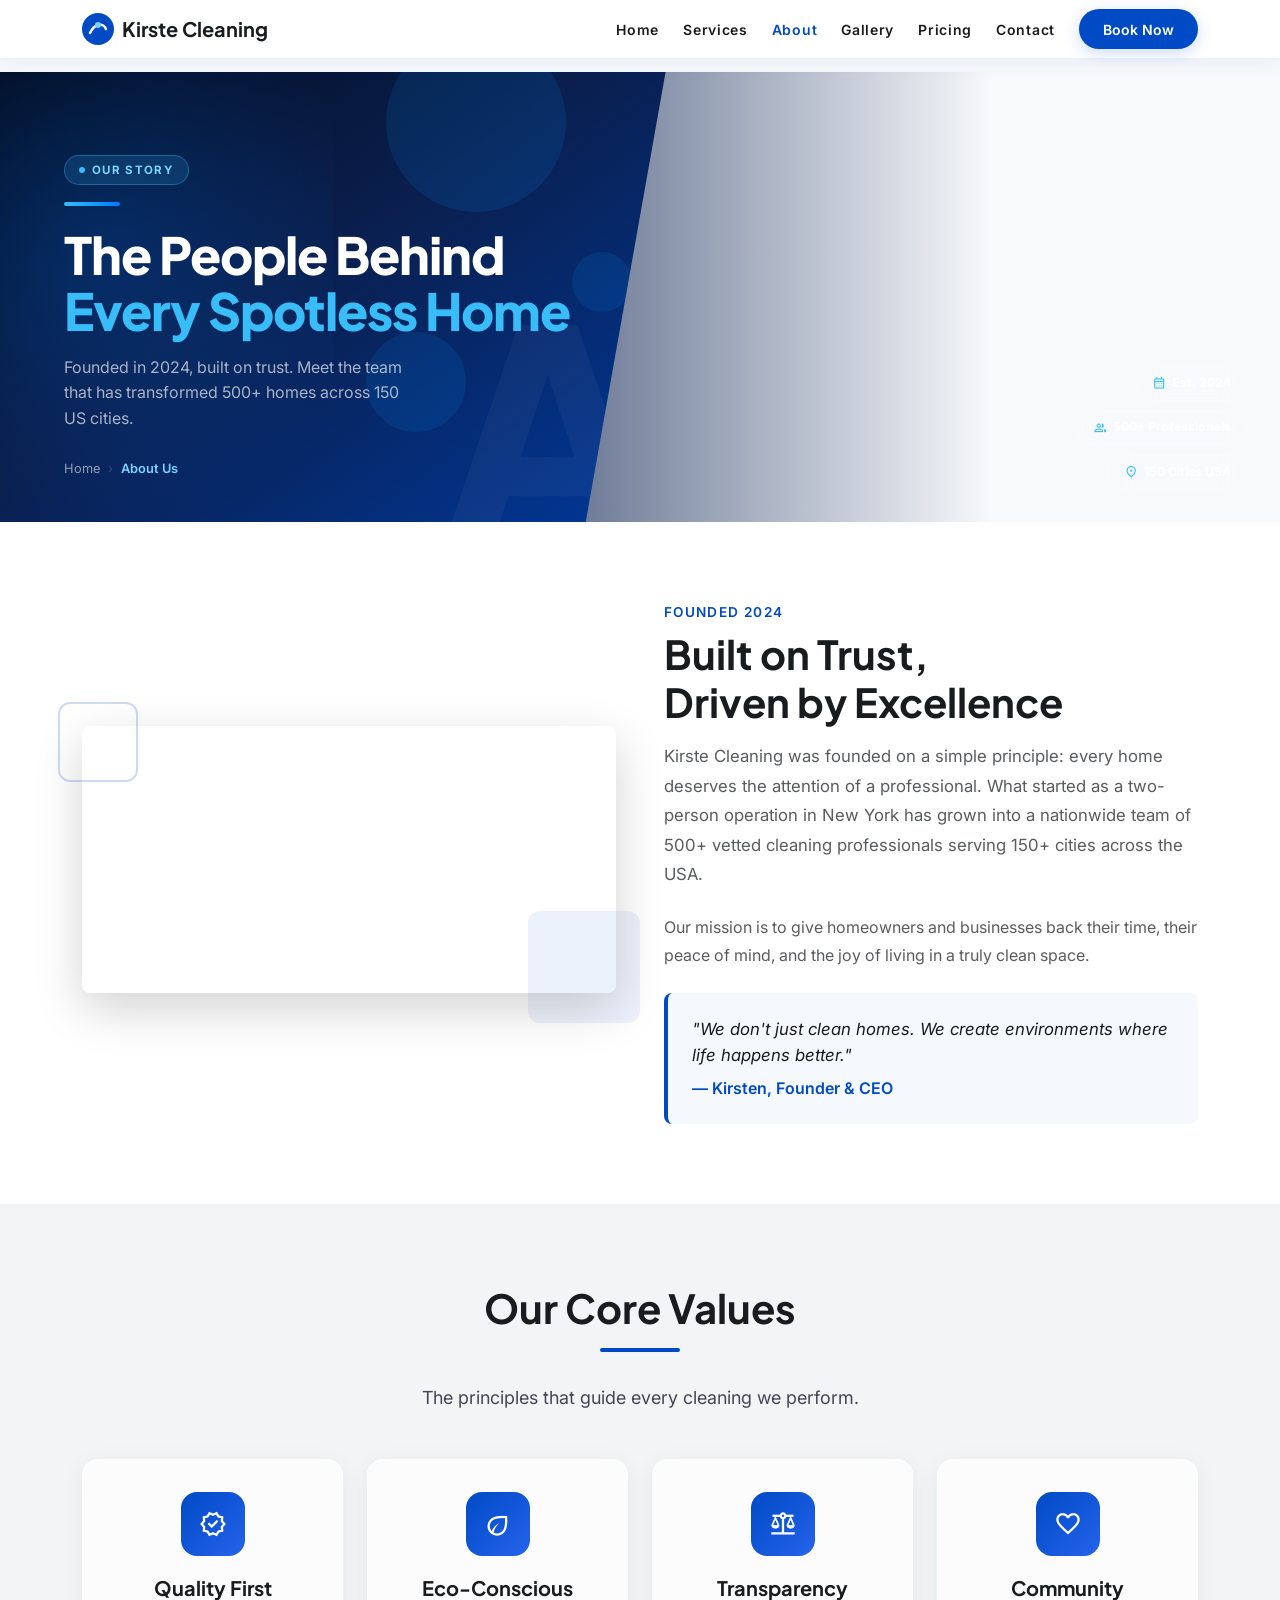
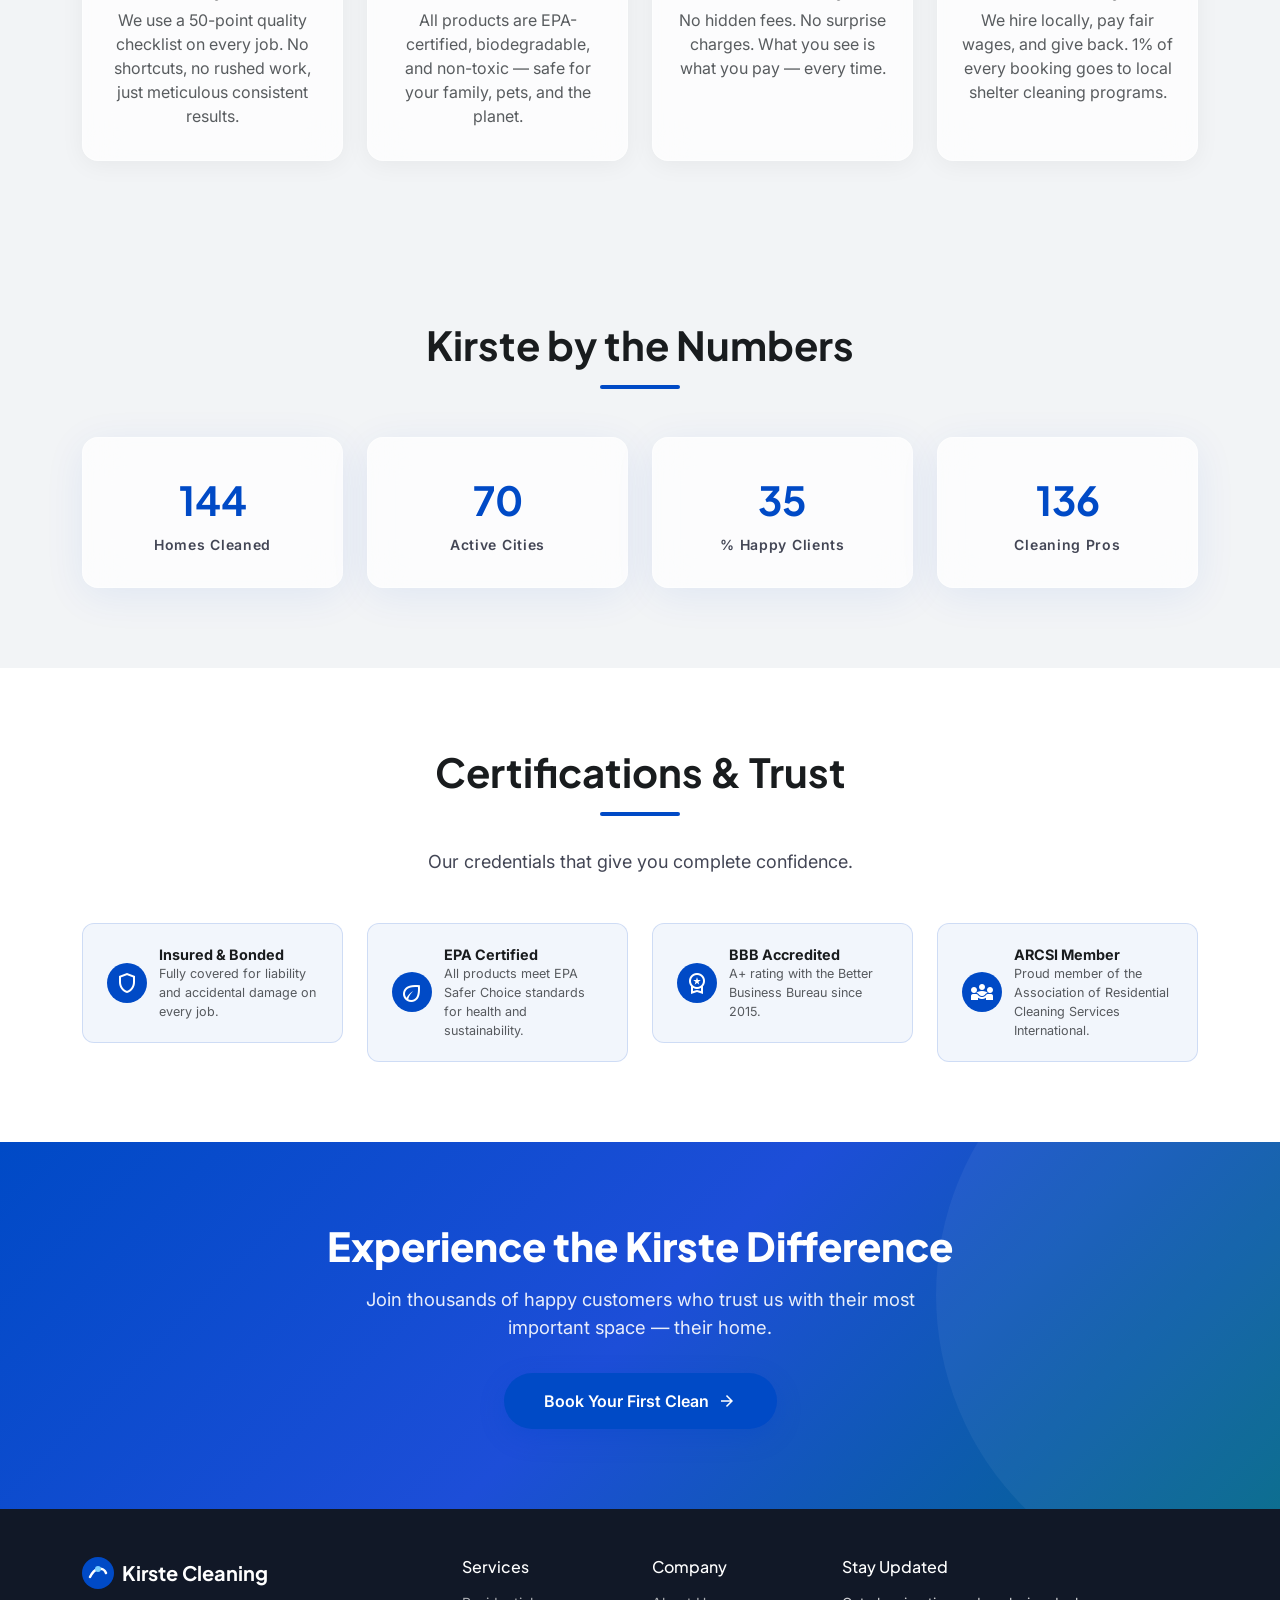
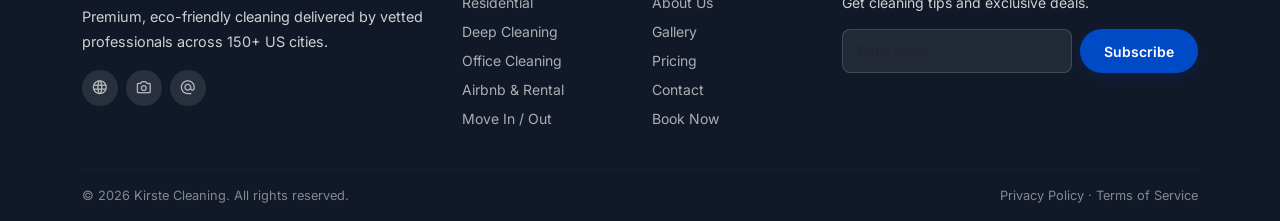
==== about.html @ 47ad7175 "first commit" ====
<!DOCTYPE html>
<html lang="en">
<head>
  <meta charset="UTF-8" /><meta name="viewport" content="width=device-width, initial-scale=1.0" />
  <title>About Us | Kirste Cleaning</title>
  <meta name="description" content="Learn about Kirste Cleaning's story, values, and the team behind 500+ satisfied customers since 2024." />
  <link rel="stylesheet" href="https://cdn.jsdelivr.net/npm/bootstrap@5.3.3/dist/css/bootstrap.min.css" />
  <link rel="preconnect" href="https://fonts.googleapis.com" /><link rel="preconnect" href="https://fonts.gstatic.com" crossorigin />
  <link href="https://fonts.googleapis.com/css2?family=Inter:wght@400;500;600&family=Plus+Jakarta+Sans:wght@600;700;800&display=swap" rel="stylesheet" />
  <link href="https://fonts.googleapis.com/css2?family=Material+Symbols+Outlined:wght,FILL@100..700,0..1&display=swap" rel="stylesheet" />
  <link href="https://cdn.jsdelivr.net/npm/aos@2.3.4/dist/aos.css" rel="stylesheet" />
  <link rel="stylesheet" href="https://cdn.jsdelivr.net/npm/swiper@11/swiper-bundle.min.css" />
  <link rel="stylesheet" href="assets/css/style.css" />
</head>
<body>
<nav id="navbar" class="navbar navbar-expand-lg scrolled">
  <div class="container">
    <a class="navbar-brand d-flex align-items-center gap-2" href="index.html">
      <svg width="32" height="32" viewBox="0 0 32 32" fill="none"><circle cx="16" cy="16" r="16" fill="#004ac6"/><path d="M8 20c2-4 4-7 8-8 4-1 7 1 8 4" stroke="#fff" stroke-width="2.5" stroke-linecap="round"/><circle cx="16" cy="12" r="3" fill="#7bd0ff"/></svg>
      <span>Kirste Cleaning</span>
    </a>
    <button class="navbar-toggler" type="button" data-bs-toggle="collapse" data-bs-target="#navMenu" aria-label="Toggle navigation"><span class="navbar-toggler-icon"></span></button>
    <div class="collapse navbar-collapse" id="navMenu">
      <ul class="navbar-nav ms-auto align-items-lg-center gap-lg-2 gap-1 mb-2 mb-lg-0">
        <li class="nav-item"><a class="nav-link" href="index.html">Home</a></li>
        <li class="nav-item"><a class="nav-link" href="services.html">Services</a></li>
        <li class="nav-item"><a class="nav-link active" href="about.html">About</a></li>
        <li class="nav-item"><a class="nav-link" href="gallery.html">Gallery</a></li>
        <li class="nav-item"><a class="nav-link" href="pricing.html">Pricing</a></li>
        <li class="nav-item"><a class="nav-link" href="contact.html">Contact</a></li>
      </ul>
      <a class="btn btn-book ms-lg-3 mt-2 mt-lg-0" href="booking.html">Book Now</a>
    </div>
  </div>
</nav>

<!-- PAGE HERO -->
<section class="page-hero" style="padding-top:72px">
  <div class="ph-left">
    <div class="ph-orb"></div><div class="ph-orb"></div><div class="ph-orb"></div>
    <div class="ph-ghost-letter">A</div>
    <div>
      <div class="ph-tag" data-aos="fade-right"><span class="ph-dot"></span> Our Story</div>
      <div class="ph-accent-line" data-aos="fade-right" data-aos-delay="60"></div>
      <h1 class="ph-title" data-aos="fade-right" data-aos-delay="100">The People Behind<br/><span>Every Spotless Home</span></h1>
      <p class="ph-sub" data-aos="fade-right" data-aos-delay="160">Founded in 2024, built on trust. Meet the team that has transformed 500+ homes across 150 US cities.</p>
      <div class="ph-breadcrumb" data-aos="fade-right" data-aos-delay="200"><a href="index.html">Home</a><span class="sep">›</span><span class="current">About Us</span></div>
    </div>
  </div>
  <div class="ph-right">
    <video class="ph-video" src="src/assets/vidoes/IMG_1629.MOV" autoplay muted loop playsinline></video>
    <div class="ph-stat-chips">
      <div class="ph-chip"><span class="material-symbols-outlined ph-chip-icon">calendar_month</span> Est. 2024</div>
      <div class="ph-chip"><span class="material-symbols-outlined ph-chip-icon">group</span> 500+ Professionals</div>
      <div class="ph-chip"><span class="material-symbols-outlined ph-chip-icon">location_on</span> 150 Cities USA</div>
    </div>
  </div>
</section>

<!-- OUR STORY -->
<section class="py-section bg-white">
  <div class="container">
    <div class="row align-items-center g-5">
      <div class="col-lg-6" data-aos="fade-right">
        <div class="position-relative">
          <video src="src/assets/vidoes/new.MOV" autoplay muted loop playsinline class="img-fluid rounded-3 shadow-lg position-relative" style="z-index:2;width:100%;object-fit:cover;max-height:420px"></video>
          <div class="position-absolute" style="bottom:-1.5rem;right:-1.5rem;width:7rem;height:7rem;background:rgba(0,74,198,0.08);border-radius:0.75rem;z-index:1"></div>
          <div class="position-absolute" style="top:-1.5rem;left:-1.5rem;width:5rem;height:5rem;border:2px solid rgba(0,74,198,0.2);border-radius:0.75rem;z-index:1"></div>
        </div>
      </div>
      <div class="col-lg-6" data-aos="fade-left" data-aos-delay="100">
        <p class="text-uppercase fw-semibold mb-2" style="color:var(--primary);letter-spacing:0.1em;font-size:0.85rem">Founded 2024</p>
        <h2 class="section-heading" style="text-align:left;margin-bottom:1rem">Built on Trust,<br/>Driven by Excellence</h2>
        <p class="text-muted mb-4" style="font-size:1.05rem;line-height:1.75">Kirste Cleaning was founded on a simple principle: every home deserves the attention of a professional. What started as a two-person operation in New York has grown into a nationwide team of 500+ vetted cleaning professionals serving 150+ cities across the USA.</p>
        <p class="text-muted mb-4" style="line-height:1.75">Our mission is to give homeowners and businesses back their time, their peace of mind, and the joy of living in a truly clean space.</p>
        <div class="p-4 rounded-3" style="background:rgba(0,74,198,0.04);border-left:4px solid var(--primary)">
          <p class="mb-0 fst-italic" style="font-size:1.05rem;color:var(--on-surface)">"We don't just clean homes. We create environments where life happens better."</p>
          <p class="mb-0 mt-2 fw-semibold" style="color:var(--primary)">— Kirsten, Founder &amp; CEO</p>
        </div>
      </div>
    </div>
  </div>
</section>

<!-- VALUES -->
<section class="py-section" style="background:var(--surface-low)">
  <div class="container">
    <div class="text-center" data-aos="fade-up"><h2 class="section-heading">Our Core Values</h2><div class="divider"></div><p class="section-subheading">The principles that guide every cleaning we perform.</p></div>
    <div class="row g-4">
      <div class="col-md-6 col-lg-3" data-aos="fade-up"><div class="value-card h-100"><div class="value-icon"><span class="material-symbols-outlined" style="font-size:1.75rem">verified</span></div><h5 class="fw-bold mb-2">Quality First</h5><p class="text-muted mb-0">We use a 50-point quality checklist on every job. No shortcuts, no rushed work, just meticulous consistent results.</p></div></div>
      <div class="col-md-6 col-lg-3" data-aos="fade-up" data-aos-delay="100"><div class="value-card h-100"><div class="value-icon"><span class="material-symbols-outlined" style="font-size:1.75rem">eco</span></div><h5 class="fw-bold mb-2">Eco-Conscious</h5><p class="text-muted mb-0">All products are EPA-certified, biodegradable, and non-toxic — safe for your family, pets, and the planet.</p></div></div>
      <div class="col-md-6 col-lg-3" data-aos="fade-up" data-aos-delay="200"><div class="value-card h-100"><div class="value-icon"><span class="material-symbols-outlined" style="font-size:1.75rem">balance</span></div><h5 class="fw-bold mb-2">Transparency</h5><p class="text-muted mb-0">No hidden fees. No surprise charges. What you see is what you pay — every time.</p></div></div>
      <div class="col-md-6 col-lg-3" data-aos="fade-up" data-aos-delay="300"><div class="value-card h-100"><div class="value-icon"><span class="material-symbols-outlined" style="font-size:1.75rem">favorite</span></div><h5 class="fw-bold mb-2">Community</h5><p class="text-muted mb-0">We hire locally, pay fair wages, and give back. 1% of every booking goes to local shelter cleaning programs.</p></div></div>
    </div>
  </div>
</section>

<!-- STATS -->
<section class="py-section" style="background:var(--surface-low)">
  <div class="container">
    <div class="text-center mb-5" data-aos="fade-up"><h2 class="section-heading">Kirste by the Numbers</h2><div class="divider"></div></div>
    <div class="row g-4">
      <div class="col-6 col-md-3" data-aos="fade-up"><div class="stat-card"><div class="stat-number counter" data-target="500">0</div><div class="stat-label">Homes Cleaned</div></div></div>
      <div class="col-6 col-md-3" data-aos="fade-up" data-aos-delay="100"><div class="stat-card"><div class="stat-number counter" data-target="150">0</div><div class="stat-label">Active Cities</div></div></div>
      <div class="col-6 col-md-3" data-aos="fade-up" data-aos-delay="200"><div class="stat-card"><div class="stat-number counter" data-target="98">0</div><div class="stat-label">% Happy Clients</div></div></div>
      <div class="col-6 col-md-3" data-aos="fade-up" data-aos-delay="300"><div class="stat-card"><div class="stat-number counter" data-target="500">0</div><div class="stat-label">Cleaning Pros</div></div></div>
    </div>
  </div>
</section>

<!-- TRUST BADGES -->
<section class="py-section bg-white">
  <div class="container">
    <div class="text-center" data-aos="fade-up"><h2 class="section-heading">Certifications &amp; Trust</h2><div class="divider"></div><p class="section-subheading">Our credentials that give you complete confidence.</p></div>
    <div class="row g-4 justify-content-center">
      <div class="col-sm-6 col-lg-3" data-aos="fade-up"><div class="trust-badge"><div class="badge-icon"><span class="material-symbols-outlined">shield</span></div><div><strong>Insured &amp; Bonded</strong><p class="mb-0 text-muted small">Fully covered for liability and accidental damage on every job.</p></div></div></div>
      <div class="col-sm-6 col-lg-3" data-aos="fade-up" data-aos-delay="100"><div class="trust-badge"><div class="badge-icon"><span class="material-symbols-outlined">eco</span></div><div><strong>EPA Certified</strong><p class="mb-0 text-muted small">All products meet EPA Safer Choice standards for health and sustainability.</p></div></div></div>
      <div class="col-sm-6 col-lg-3" data-aos="fade-up" data-aos-delay="200"><div class="trust-badge"><div class="badge-icon"><span class="material-symbols-outlined">workspace_premium</span></div><div><strong>BBB Accredited</strong><p class="mb-0 text-muted small">A+ rating with the Better Business Bureau since 2015.</p></div></div></div>
      <div class="col-sm-6 col-lg-3" data-aos="fade-up" data-aos-delay="300"><div class="trust-badge"><div class="badge-icon"><span class="material-symbols-outlined">diversity_3</span></div><div><strong>ARCSI Member</strong><p class="mb-0 text-muted small">Proud member of the Association of Residential Cleaning Services International.</p></div></div></div>
    </div>
  </div>
</section>

<!-- CTA -->
<section id="cta" class="py-section text-white text-center">
  <div class="container position-relative" style="z-index:2" data-aos="zoom-in">
    <h2 style="font-family:'Plus Jakarta Sans',sans-serif;font-weight:800;font-size:2.5rem;margin-bottom:1rem">Experience the Kirste Difference</h2>
    <p style="font-size:1.15rem;opacity:0.9;max-width:560px;margin:0 auto 2rem">Join thousands of happy customers who trust us with their most important space — their home.</p>
    <a href="booking.html" class="btn btn-hero btn-primary-hero">Book Your First Clean <span class="material-symbols-outlined" style="font-size:1.25rem">arrow_forward</span></a>
  </div>
</section>

<!-- FOOTER -->
<footer class="pt-5 pb-3"><div class="container"><div class="row g-4 mb-4"><div class="col-lg-4"><div class="d-flex align-items-center gap-2 mb-3"><svg width="32" height="32" viewBox="0 0 32 32" fill="none"><circle cx="16" cy="16" r="16" fill="#004ac6"/><path d="M8 20c2-4 4-7 8-8 4-1 7 1 8 4" stroke="#fff" stroke-width="2.5" stroke-linecap="round"/><circle cx="16" cy="12" r="3" fill="#7bd0ff"/></svg><span class="footer-brand">Kirste Cleaning</span></div><p style="font-size:0.9rem;line-height:1.7">Premium, eco-friendly cleaning delivered by vetted professionals across 150+ US cities.</p><div class="d-flex gap-2 mt-3"><a href="#" class="social-icon"><span class="material-symbols-outlined" style="font-size:1.1rem">language</span></a><a href="#" class="social-icon"><span class="material-symbols-outlined" style="font-size:1.1rem">photo_camera</span></a><a href="#" class="social-icon"><span class="material-symbols-outlined" style="font-size:1.1rem">alternate_email</span></a></div></div><div class="col-6 col-lg-2"><h6 class="mb-3">Services</h6><ul class="list-unstyled d-flex flex-column gap-2" style="font-size:0.875rem"><li><a href="services.html">Residential</a></li><li><a href="services.html">Deep Cleaning</a></li><li><a href="services.html">Office Cleaning</a></li><li><a href="services.html">Airbnb &amp; Rental</a></li><li><a href="services.html">Move In / Out</a></li></ul></div><div class="col-6 col-lg-2"><h6 class="mb-3">Company</h6><ul class="list-unstyled d-flex flex-column gap-2" style="font-size:0.875rem"><li><a href="about.html">About Us</a></li><li><a href="gallery.html">Gallery</a></li><li><a href="pricing.html">Pricing</a></li><li><a href="contact.html">Contact</a></li><li><a href="booking.html">Book Now</a></li></ul></div><div class="col-lg-4"><h6 class="mb-3">Stay Updated</h6><p style="font-size:0.875rem">Get cleaning tips and exclusive deals.</p><form onsubmit="handleNewsletterSubmit(event)" class="d-flex gap-2 mt-3"><input type="email" class="form-control" placeholder="Your email" required style="height:44px;border-radius:0.5rem;background:rgba(255,255,255,0.08);border:1px solid rgba(255,255,255,0.15);color:#fff;" /><button type="submit" class="btn btn-book flex-shrink-0">Subscribe</button></form></div></div><hr class="footer-divider" /><div class="d-flex flex-column flex-md-row justify-content-between align-items-center gap-2" style="font-size:0.8rem;opacity:0.6"><p class="mb-0">&copy; 2026 Kirste Cleaning. All rights reserved.</p><p class="mb-0">Privacy Policy &middot; Terms of Service</p></div></div></footer>

<button id="scrollTop" onclick="scrollToTop()" aria-label="Scroll to top"><span class="material-symbols-outlined" style="font-size:1.25rem">arrow_upward</span></button>
<div class="toast-container"><div id="mainToast" class="toast align-items-center text-white bg-dark border-0" role="alert"><div class="d-flex"><div class="toast-body" id="toastMsg"></div><button type="button" class="btn-close btn-close-white me-2 m-auto" data-bs-dismiss="toast"></button></div></div></div>
<script src="https://cdn.jsdelivr.net/npm/bootstrap@5.3.3/dist/js/bootstrap.bundle.min.js"></script>
<script src="https://cdn.jsdelivr.net/npm/aos@2.3.4/dist/aos.js"></script>
<script src="https://cdn.jsdelivr.net/npm/swiper@11/swiper-bundle.min.js"></script>
<script src="assets/js/main.js"></script>
</body></html>
---- assets/css/style.css ----
/* Kirste Cleaning — Shared Stylesheet */
:root {
  --primary: #004ac6; --primary-container: #2563eb; --secondary: #00668a;
  --background: #f7f9fb; --surface-low: #f2f4f6; --on-surface: #191c1e;
  --on-surface-variant: #434655; --outline: #737686; --outline-variant: #c3c6d7;
}
*, *::before, *::after { box-sizing: border-box; }
html { scroll-behavior: smooth; }
body { font-family: 'Inter', sans-serif; background: var(--background); color: var(--on-surface); overflow-x: hidden; }
h1,h2,h3,h4,h5,h6 { font-family: 'Plus Jakarta Sans', sans-serif; }
.glass { background: rgba(255,255,255,0.72); backdrop-filter: blur(20px); -webkit-backdrop-filter: blur(20px); border: 1px solid rgba(255,255,255,0.45); }
.glass-dark { background: rgba(0,0,0,0.30); backdrop-filter: blur(12px); -webkit-backdrop-filter: blur(12px); border: 1px solid rgba(255,255,255,0.12); }

/* Navbar */
#navbar { position: fixed; top: 0; width: 100%; z-index: 1050; transition: background 0.4s, box-shadow 0.4s, padding 0.4s; padding: 1rem 0; }
#navbar.scrolled { background: rgba(255,255,255,0.95) !important; box-shadow: 0 2px 24px rgba(0,74,198,0.08); padding: 0.5rem 0; }
#navbar.scrolled .nav-link, #navbar.scrolled .navbar-brand span { color: var(--on-surface) !important; }
.nav-link { color: rgba(255,255,255,0.9) !important; font-size: 14px; font-weight: 600; letter-spacing: 0.05em; transition: color 0.2s; }
.nav-link:hover, .nav-link.active { color: #fff !important; }
#navbar.scrolled .nav-link:hover, #navbar.scrolled .nav-link.active { color: var(--primary) !important; }
.navbar-brand span { font-family: 'Plus Jakarta Sans', sans-serif; font-weight: 700; font-size: 1.25rem; color: #fff; transition: color 0.3s; }
.btn-book { background: var(--primary); color: #fff; border-radius: 9999px; font-size: 14px; font-weight: 600; padding: 0.6rem 1.5rem; border: none; transition: all 0.25s; box-shadow: 0 4px 16px rgba(0,74,198,0.2); }
.btn-book:hover { background: var(--primary-container); color: #fff; transform: scale(1.04); box-shadow: 0 0 20px rgba(37,99,235,0.4); }
.navbar-toggler { border-color: rgba(255,255,255,0.5); }
.navbar-toggler-icon { filter: invert(1); }
#navbar.scrolled .navbar-toggler { border-color: var(--outline-variant); }
#navbar.scrolled .navbar-toggler-icon { filter: none; }

/* Page Hero — Premium Split Design */
.page-hero { position: relative; min-height: 480px; height: 58vh; display: flex; align-items: stretch; overflow: hidden; }
.page-hero .ph-left { position: relative; width: 52%; background: linear-gradient(145deg, #020c1f 0%, #0a1f4e 45%, #003899 100%); display: flex; align-items: center; padding: 6rem 3.5rem 3.5rem 5%; z-index: 2; clip-path: polygon(0 0, 100% 0, 88% 100%, 0 100%); overflow: hidden; }
.page-hero .ph-left::before { content: ''; position: absolute; top: -30%; left: -20%; width: 70%; height: 140%; background: radial-gradient(circle, rgba(0,120,255,0.22) 0%, transparent 70%); animation: phGlow 6s ease-in-out infinite alternate; }
@keyframes phGlow { 0% { transform: translate(0,0) scale(1); } 100% { transform: translate(15%,10%) scale(1.2); } }
.page-hero .ph-ghost-letter { position: absolute; right: 4%; bottom: -10%; font-family: 'Plus Jakarta Sans', sans-serif; font-size: 18rem; font-weight: 900; line-height: 1; color: rgba(255,255,255,0.04); pointer-events: none; user-select: none; letter-spacing: -0.05em; }
.page-hero .ph-orb { position: absolute; border-radius: 50%; background: rgba(0,150,255,0.12); animation: phOrb 8s ease-in-out infinite; pointer-events: none; }
.page-hero .ph-orb:nth-child(1) { width: 180px; height: 180px; top: -40px; right: 15%; animation-delay: 0s; }
.page-hero .ph-orb:nth-child(2) { width: 100px; height: 100px; bottom: 20%; right: 30%; animation-delay: 2s; }
.page-hero .ph-orb:nth-child(3) { width: 60px; height: 60px; top: 40%; right: 5%; animation-delay: 4s; }
@keyframes phOrb { 0%,100% { transform: translateY(0) scale(1); opacity: 0.6; } 50% { transform: translateY(-18px) scale(1.08); opacity: 1; } }
.page-hero .ph-accent-line { width: 3.5rem; height: 4px; background: linear-gradient(90deg, #38bdf8, #0078ff); border-radius: 9999px; margin-bottom: 1.25rem; }
.page-hero .ph-tag { display: inline-flex; align-items: center; gap: 0.4rem; background: rgba(56,189,248,0.15); border: 1px solid rgba(56,189,248,0.35); border-radius: 9999px; padding: 0.35rem 0.9rem; font-size: 0.72rem; font-weight: 700; letter-spacing: 0.12em; text-transform: uppercase; color: #7dd3fc; margin-bottom: 1rem; }
.page-hero .ph-tag .ph-dot { width: 6px; height: 6px; border-radius: 50%; background: #38bdf8; animation: phPulse 2s infinite; }
@keyframes phPulse { 0%,100% { opacity:1; transform:scale(1); } 50% { opacity:0.5; transform:scale(1.5); } }
.page-hero .ph-title { font-family: 'Plus Jakarta Sans', sans-serif; font-size: clamp(2.2rem, 4vw, 3.5rem); font-weight: 800; line-height: 1.1; letter-spacing: -0.02em; color: #fff; margin-bottom: 1rem; }
.page-hero .ph-title span { color: #38bdf8; }
.page-hero .ph-sub { font-size: 1rem; color: rgba(255,255,255,0.65); line-height: 1.6; margin-bottom: 1.75rem; max-width: 360px; }
.ph-breadcrumb { display: flex; align-items: center; gap: 0.5rem; font-size: 0.8rem; color: rgba(255,255,255,0.45); }
.ph-breadcrumb a { color: rgba(255,255,255,0.55); text-decoration: none; transition: color 0.2s; }
.ph-breadcrumb a:hover { color: #38bdf8; }
.ph-breadcrumb .sep { opacity: 0.4; }
.ph-breadcrumb .current { color: #7dd3fc; font-weight: 600; }
.page-hero .ph-right { flex: 1; position: relative; overflow: hidden; margin-left: -8%; }
.page-hero .ph-right .ph-img { position: absolute; inset: 0; background-size: cover; background-position: center; animation: phZoom 14s ease-in-out infinite alternate; filter: brightness(0.75) saturate(1.1); }
.page-hero .ph-right .ph-img video { position: absolute; inset: 0; width: 100%; height: 100%; object-fit: cover; animation: phZoom 14s ease-in-out infinite alternate; filter: brightness(0.75) saturate(1.1); }
.page-hero .ph-right .ph-video { position: absolute; inset: 0; width: 100%; height: 100%; object-fit: cover; animation: phZoom 14s ease-in-out infinite alternate; filter: brightness(0.75) saturate(1.1); }
@keyframes phZoom { 0% { transform: scale(1); } 100% { transform: scale(1.08); } }
.page-hero .ph-right::after { content: ''; position: absolute; inset: 0; background: linear-gradient(to right, rgba(10,31,78,0.6) 0%, transparent 60%); z-index: 1; }
.page-hero .ph-stat-chips { position: absolute; bottom: 2rem; right: 2rem; z-index: 3; display: flex; flex-direction: column; gap: 0.6rem; align-items: flex-end; }
.ph-chip { background: rgba(255,255,255,0.12); backdrop-filter: blur(12px); border: 1px solid rgba(255,255,255,0.2); border-radius: 9999px; padding: 0.45rem 1rem; font-size: 0.78rem; font-weight: 700; color: #fff; display: flex; align-items: center; gap: 0.4rem; }
.ph-chip .ph-chip-icon { color: #38bdf8; font-size: 0.9rem; }
@media (max-width: 900px) { .page-hero .ph-left { width: 100%; clip-path: none; padding: 7rem 1.5rem 3rem; } .page-hero .ph-right { display: none; } .page-hero .ph-ghost-letter { font-size: 10rem; } .page-hero { height: auto; min-height: 320px; } }
.breadcrumb-hero { background: none; padding: 0; margin: 0; justify-content: center; }
.breadcrumb-hero .breadcrumb-item + .breadcrumb-item::before { color: rgba(255,255,255,0.6); }
.breadcrumb-hero .breadcrumb-item a { color: rgba(255,255,255,0.75); text-decoration: none; }
.breadcrumb-hero .breadcrumb-item.active { color: #fff; }

/* Sections */
.py-section { padding: 5rem 0; }
.section-heading { font-size: 2.5rem; font-weight: 700; color: var(--on-surface); margin-bottom: 1rem; }
.section-subheading { font-size: 1.125rem; color: var(--on-surface-variant); margin-bottom: 3rem; max-width: 700px; margin-left: auto; margin-right: auto; }
.divider { height: 0.25rem; width: 5rem; background: var(--primary); border-radius: 9999px; margin: 0 auto 2rem; }

/* Stats */
.stat-card { background: rgba(255,255,255,0.72); backdrop-filter: blur(20px); border: 1px solid rgba(255,255,255,0.45); border-radius: 1rem; padding: 2rem; text-align: center; box-shadow: 0 8px 40px rgba(0,74,198,0.08); }
.stat-number { font-family: 'Plus Jakarta Sans', sans-serif; font-size: 2.5rem; font-weight: 700; color: var(--primary); }
.stat-label { font-size: 0.875rem; font-weight: 600; color: var(--on-surface-variant); letter-spacing: 0.05em; margin-top: 0.25rem; }

/* Service Cards */
.service-card { border-radius: 1rem; overflow: hidden; background: rgba(255,255,255,0.72); backdrop-filter: blur(20px); border: 1px solid rgba(255,255,255,0.45); transition: all 0.4s cubic-bezier(0.22,1,0.36,1); box-shadow: 0 4px 20px rgba(0,0,0,0.06); }
.service-card:hover { box-shadow: 0 20px 60px rgba(0,74,198,0.12); transform: translateY(-6px); }
.service-card .card-img-wrap { height: 220px; overflow: hidden; position: relative; }
.service-card .card-img-wrap .bg-img { width: 100%; height: 100%; background-size: cover; background-position: center; transition: transform 0.6s ease; }
.service-card:hover .card-img-wrap .bg-img { transform: scale(1.08); }
.service-card .card-img-wrap video { transition: transform 0.6s ease; }
.service-card:hover .card-img-wrap video { transform: scale(1.08); }
.card-img-wrap video::-webkit-media-controls,
.card-img-wrap video::-webkit-media-controls-enclosure { display: none !important; }
.page-hero .ph-right .ph-img video::-webkit-media-controls,
.page-hero .ph-right .ph-img video::-webkit-media-controls-enclosure,
.page-hero .ph-right .ph-video::-webkit-media-controls,
.page-hero .ph-right .ph-video::-webkit-media-controls-enclosure { display: none !important; }
.col-lg-6 video::-webkit-media-controls,
.col-lg-6 video::-webkit-media-controls-enclosure { display: none !important; }
.service-card .card-img-wrap .overlay-grad { position: absolute; inset: 0; background: linear-gradient(to top, rgba(0,0,0,0.55), transparent); }
.service-card .card-img-wrap .card-icon-label { position: absolute; bottom: 1rem; left: 1rem; color: #fff; display: flex; align-items: center; gap: 0.5rem; font-family: 'Plus Jakarta Sans', sans-serif; font-weight: 600; font-size: 1.1rem; }
.service-card .card-body-inner { padding: 1.25rem 1.5rem 1.5rem; }
.service-card .learn-more { color: var(--primary); font-size: 0.875rem; font-weight: 600; text-decoration: none; display: inline-flex; align-items: center; gap: 0.4rem; transition: gap 0.2s; }
.service-card:hover .learn-more { gap: 0.75rem; }
.service-card-lg .card-img-wrap { height: 260px; }
.service-include-list { list-style: none; padding: 0; margin: 0 0 1.25rem; }
.service-include-list li { display: flex; align-items: center; gap: 0.5rem; padding: 0.35rem 0; font-size: 0.9rem; color: var(--on-surface-variant); border-bottom: 1px solid var(--outline-variant); }
.service-include-list li:last-child { border-bottom: none; }

/* Before/After */
.ba-wrap { position: relative; overflow: hidden; border-radius: 1rem; box-shadow: 0 8px 48px rgba(0,0,0,0.14); border: 4px solid #fff; aspect-ratio: 16/9; }
.ba-after, .ba-before { position: absolute; inset: 0; background-size: cover; background-position: center; }
.ba-before { z-index: 2; width: 50%; }
.ba-handle { position: absolute; top: 0; bottom: 0; left: 50%; width: 4px; background: #fff; z-index: 3; cursor: ew-resize; box-shadow: 0 0 8px rgba(0,0,0,0.3); }
.ba-btn { position: absolute; top: 50%; left: 50%; transform: translate(-50%,-50%); width: 3rem; height: 3rem; background: var(--primary); border-radius: 50%; display: flex; align-items: center; justify-content: center; color: #fff; box-shadow: 0 4px 16px rgba(0,74,198,0.4); }

/* Pricing */
.pricing-card { background: #fff; border-radius: 1rem; padding: 2.5rem 2rem; border: 2px solid transparent; transition: all 0.3s; box-shadow: 0 4px 24px rgba(0,0,0,0.06); }
.pricing-card:hover { border-color: var(--primary); box-shadow: 0 12px 48px rgba(0,74,198,0.12); transform: translateY(-4px); }
.pricing-card.featured { background: linear-gradient(135deg, var(--primary), var(--primary-container)); color: #fff; border-color: transparent; }
.pricing-card.featured:hover { box-shadow: 0 16px 60px rgba(0,74,198,0.35); }
.price-amount { font-family: 'Plus Jakarta Sans', sans-serif; font-size: 3rem; font-weight: 800; line-height: 1; }
.price-period { font-size: 1rem; opacity: 0.7; }
.feature-list li { padding: 0.5rem 0; border-bottom: 1px solid rgba(0,0,0,0.06); font-size: 0.95rem; display: flex; align-items: center; gap: 0.5rem; }
.pricing-card.featured .feature-list li { border-bottom-color: rgba(255,255,255,0.15); }
.check-icon { color: var(--primary); font-size: 18px; }
.pricing-card.featured .check-icon { color: #fff; }
.x-icon { color: #ccc; font-size: 18px; }
.pricing-toggle-wrap { display: flex; align-items: center; justify-content: center; gap: 1rem; margin-bottom: 2.5rem; }
.pricing-toggle-wrap .toggle-label { font-weight: 600; font-size: 1rem; color: var(--on-surface-variant); transition: color 0.2s; }
.pricing-toggle-wrap .toggle-label.active { color: var(--primary); }
.form-switch.big .form-check-input { width: 3.5rem; height: 1.75rem; cursor: pointer; }
.form-check-input:checked { background-color: var(--primary); border-color: var(--primary); }
.save-badge { background: #dcfce7; color: #15803d; font-size: 0.75rem; font-weight: 700; padding: 0.25rem 0.6rem; border-radius: 9999px; }

/* Testimonials */
.testimonial-card { background: #fff; border-radius: 1rem; padding: 2rem; box-shadow: 0 4px 24px rgba(0,0,0,0.07); border: 1px solid var(--outline-variant); }
.stars { color: #f59e0b; }
.avatar { width: 48px; height: 48px; border-radius: 50%; object-fit: cover; }
.swiper-pagination-bullet-active { background: var(--primary) !important; }

/* FAQ */
.faq-item { background: #fff; border-radius: 0.75rem; border: 1px solid var(--outline-variant); margin-bottom: 0.75rem; overflow: hidden; transition: box-shadow 0.2s; }
.faq-item:hover { box-shadow: 0 4px 20px rgba(0,74,198,0.08); }
.faq-question { width: 100%; background: none; border: none; text-align: left; padding: 1.25rem 1.5rem; font-family: 'Plus Jakarta Sans', sans-serif; font-size: 1.05rem; font-weight: 600; color: var(--on-surface); cursor: pointer; display: flex; justify-content: space-between; align-items: center; }
.faq-icon { font-size: 1.25rem; color: var(--primary); transition: transform 0.3s; }
.faq-item.open .faq-icon { transform: rotate(180deg); }
.faq-answer { padding: 0 1.5rem; max-height: 0; overflow: hidden; transition: max-height 0.4s ease, padding 0.3s; color: var(--on-surface-variant); line-height: 1.7; }
.faq-item.open .faq-answer { max-height: 300px; padding-bottom: 1.25rem; }

/* Booking Form */
.booking-form .form-control, .booking-form .form-select { height: 52px; border-radius: 0.625rem; border: 1.5px solid var(--outline-variant); font-size: 0.95rem; transition: border-color 0.2s, box-shadow 0.2s; }
.booking-form .form-control:focus, .booking-form .form-select:focus { border-color: var(--primary); box-shadow: 0 0 0 3px rgba(0,74,198,0.12); }
.booking-form textarea.form-control { height: auto; }
.btn-submit { background: var(--primary); color: #fff; border: none; border-radius: 9999px; padding: 1rem 2.5rem; font-weight: 600; font-size: 1rem; transition: all 0.3s; }
.btn-submit:hover { background: var(--primary-container); color: #fff; transform: translateY(-2px); box-shadow: 0 0 24px rgba(37,99,235,0.4); }

/* Multi-step booking */
.step-progress { display: flex; align-items: center; justify-content: center; gap: 0; margin-bottom: 2.5rem; }
.step-dot { width: 2.5rem; height: 2.5rem; border-radius: 50%; background: var(--outline-variant); color: var(--on-surface-variant); display: flex; align-items: center; justify-content: center; font-family: 'Plus Jakarta Sans', sans-serif; font-weight: 700; font-size: 0.95rem; transition: all 0.3s; position: relative; z-index: 1; }
.step-dot.active { background: var(--primary); color: #fff; box-shadow: 0 0 0 4px rgba(0,74,198,0.15); }
.step-dot.done { background: #16a34a; color: #fff; }
.step-line { flex: 1; height: 3px; background: var(--outline-variant); transition: background 0.3s; max-width: 5rem; }
.step-line.done { background: #16a34a; }
.step-panel { display: none; }
.step-panel.active { display: block; animation: fadeInUp 0.3s ease; }
@keyframes fadeInUp { from { opacity: 0; transform: translateY(8px); } to { opacity: 1; transform: translateY(0); } }
.service-selector-card { border: 2px solid var(--outline-variant); border-radius: 1rem; padding: 1.5rem 1rem; text-align: center; cursor: pointer; transition: all 0.25s; background: #fff; }
.service-selector-card:hover, .service-selector-card.selected { border-color: var(--primary); box-shadow: 0 0 0 3px rgba(0,74,198,0.12); background: rgba(0,74,198,0.03); }
.service-selector-card .sel-icon { width: 3rem; height: 3rem; border-radius: 0.75rem; background: rgba(0,74,198,0.08); display: flex; align-items: center; justify-content: center; color: var(--primary); margin: 0 auto 0.75rem; }

/* Gallery */
.masonry { columns: 3; column-gap: 1rem; }
.masonry-item { break-inside: avoid; margin-bottom: 1rem; border-radius: 0.75rem; overflow: hidden; cursor: pointer; position: relative; }
.masonry-item .thumb { width: 100%; display: block; background-size: cover; background-position: center; transition: transform 0.5s ease; }
.masonry-item:hover .thumb { transform: scale(1.04); }
.masonry-item.video-item video.thumb { object-fit: cover; display: block; transition: transform 0.5s ease; }
.masonry-item.video-item:hover video.thumb { transform: scale(1.04); }
.video-play-overlay { display: none; }
.masonry-item.video-item video::-webkit-media-controls { display: none !important; }
.masonry-item.video-item video::-webkit-media-controls-enclosure { display: none !important; }
.gallery-filters .filter-btn { border-radius: 9999px; padding: 0.45rem 1.25rem; font-size: 0.875rem; font-weight: 600; border: 2px solid transparent; background: #eceef0; color: var(--on-surface-variant); cursor: pointer; transition: all 0.2s; }
.gallery-filters .filter-btn.active, .gallery-filters .filter-btn:hover { background: var(--primary); color: #fff; }

/* Lightbox */
#lightbox { display: none; position: fixed; inset: 0; background: rgba(0,0,0,0.92); z-index: 9999; align-items: center; justify-content: center; }
#lightbox.active { display: flex; }
#lightbox img, #lightbox video { max-width: 90vw; max-height: 90vh; border-radius: 0.5rem; }
#lb-close { position: absolute; top: 1.5rem; right: 2rem; color: #fff; font-size: 2rem; cursor: pointer; background: none; border: none; line-height: 1; }

/* Process steps */
.step-num { width: 3rem; height: 3rem; border-radius: 50%; background: var(--primary); color: #fff; font-family: 'Plus Jakarta Sans', sans-serif; font-weight: 800; font-size: 1.25rem; display: flex; align-items: center; justify-content: center; flex-shrink: 0; }

/* Why us / values */
.why-icon { width: 3.5rem; height: 3.5rem; border-radius: 0.75rem; background: rgba(0,74,198,0.08); display: flex; align-items: center; justify-content: center; color: var(--primary); margin-bottom: 1rem; }
.value-card { background: rgba(255,255,255,0.72); backdrop-filter: blur(20px); border: 1px solid rgba(255,255,255,0.45); border-radius: 1rem; padding: 2rem 1.5rem; text-align: center; box-shadow: 0 4px 24px rgba(0,0,0,0.05); transition: all 0.3s; }
.value-card:hover { transform: translateY(-4px); box-shadow: 0 12px 40px rgba(0,74,198,0.1); }
.value-icon { width: 4rem; height: 4rem; border-radius: 1rem; background: linear-gradient(135deg, var(--primary), var(--primary-container)); display: flex; align-items: center; justify-content: center; color: #fff; margin: 0 auto 1.25rem; }
.team-card { background: #fff; border-radius: 1rem; overflow: hidden; box-shadow: 0 4px 24px rgba(0,0,0,0.07); border: 1px solid var(--outline-variant); transition: all 0.3s; text-align: center; }
.team-card:hover { transform: translateY(-4px); box-shadow: 0 12px 40px rgba(0,74,198,0.1); }
.team-card img { width: 100%; height: 220px; object-fit: cover; }
.team-card .team-info { padding: 1.25rem; }
.addon-pill { background: #fff; border-radius: 9999px; padding: 1rem 1.75rem; display: inline-flex; align-items: center; gap: 0.75rem; box-shadow: 0 4px 16px rgba(0,0,0,0.06); border: 2px solid var(--outline-variant); transition: all 0.25s; cursor: pointer; }
.addon-pill:hover { border-color: var(--primary); box-shadow: 0 0 0 3px rgba(0,74,198,0.12); }
.addon-price { background: rgba(0,74,198,0.08); color: var(--primary); font-weight: 700; font-size: 0.85rem; padding: 0.35rem 0.85rem; border-radius: 9999px; }

/* CTA */
#cta { background: linear-gradient(135deg, var(--primary) 0%, #1d4ed8 50%, var(--secondary) 100%); position: relative; overflow: hidden; }
#cta::before { content: ''; position: absolute; top: -40%; right: -20%; width: 600px; height: 600px; border-radius: 50%; background: rgba(255,255,255,0.05); }

/* Footer */
footer { background: #111827; color: rgba(255,255,255,0.8); }
footer .footer-brand { font-family: 'Plus Jakarta Sans', sans-serif; font-weight: 700; font-size: 1.25rem; color: #fff; }
footer a { color: rgba(255,255,255,0.65); text-decoration: none; transition: color 0.2s; }
footer a:hover { color: #fff; }
footer h6 { color: #fff; font-family: 'Plus Jakarta Sans', sans-serif; }
.footer-divider { border-color: rgba(255,255,255,0.1); }
.social-icon { width: 2.25rem; height: 2.25rem; border-radius: 50%; background: rgba(255,255,255,0.1); display: inline-flex; align-items: center; justify-content: center; transition: background 0.2s; }
.social-icon:hover { background: var(--primary); }

/* Scroll top */
#scrollTop { position: fixed; bottom: 2rem; right: 2rem; width: 3rem; height: 3rem; border-radius: 50%; background: var(--primary); color: #fff; border: none; display: flex; align-items: center; justify-content: center; box-shadow: 0 4px 16px rgba(0,74,198,0.3); cursor: pointer; opacity: 0; transform: translateY(20px); transition: all 0.3s; z-index: 1000; }
#scrollTop.visible { opacity: 1; transform: translateY(0); }
.toast-container { position: fixed; bottom: 2rem; left: 50%; transform: translateX(-50%); z-index: 9999; }

/* Comparison table */
.comparison-table { width: 100%; background: #fff; border-radius: 1rem; overflow: hidden; box-shadow: 0 4px 24px rgba(0,0,0,0.06); }
.comparison-table th { background: var(--surface-low); padding: 1.25rem 1rem; font-family: 'Plus Jakarta Sans', sans-serif; font-weight: 700; border-bottom: 2px solid var(--outline-variant); }
.comparison-table td { padding: 1rem; text-align: center; border-bottom: 1px solid var(--outline-variant); }
.comparison-table tr:last-child td { border-bottom: none; }

/* Trust badge */
.trust-badge { background: rgba(0,74,198,0.05); border: 1px solid rgba(0,74,198,0.15); border-radius: 0.75rem; padding: 1.25rem 1.5rem; display: flex; align-items: center; gap: 0.75rem; font-size: 0.9rem; }
.trust-badge .badge-icon { width: 2.5rem; height: 2.5rem; border-radius: 50%; background: var(--primary); color: #fff; display: flex; align-items: center; justify-content: center; flex-shrink: 0; }

/* Instagram CTA */
.insta-cta { background: linear-gradient(135deg, #833ab4, #fd1d1d, #fcb045); padding: 2rem; border-radius: 1rem; text-align: center; color: #fff; }

/* Success */
.success-message { display: none; background: #dcfce7; border: 2px solid #16a34a; border-radius: 1rem; padding: 2rem; text-align: center; }
.success-message.active { display: block; animation: fadeInUp 0.4s ease; }
.success-icon { width: 4rem; height: 4rem; border-radius: 50%; background: #16a34a; color: #fff; display: flex; align-items: center; justify-content: center; margin: 0 auto 1rem; }

/* Hero (home) */
#hero { position: relative; height: 100vh; display: flex; align-items: center; justify-content: center; overflow: hidden; }
#hero .hero-bg { position: absolute; inset: 0; overflow: hidden; }
#hero .hero-bg video { width: 100%; height: 100%; object-fit: cover; display: block; }
#hero .overlay { position: absolute; inset: 0; background: linear-gradient(to bottom, rgba(0,0,0,0.6), rgba(0,0,0,0.4), var(--background)); z-index: 1; }
#hero .hero-content { position: relative; z-index: 2; text-align: center; color: #fff; max-width: 900px; padding: 0 1rem; }
.badge-trust { display: inline-block; background: rgba(255,255,255,0.1); backdrop-filter: blur(8px); border: 1px solid rgba(255,255,255,0.2); border-radius: 9999px; padding: 0.4rem 1rem; font-size: 0.75rem; font-weight: 600; letter-spacing: 0.1em; margin-bottom: 1.5rem; }
.hero-title { font-size: 4rem; font-weight: 800; line-height: 1.1; letter-spacing: -0.02em; margin-bottom: 1.5rem; text-shadow: 0 10px 40px rgba(0,0,0,0.6); }
.hero-subtitle { font-size: 1.25rem; color: rgba(255,255,255,0.85); margin-bottom: 2.5rem; }
.btn-hero { border-radius: 9999px; padding: 1rem 2.5rem; font-weight: 600; font-size: 1rem; transition: all 0.3s; display: inline-flex; align-items: center; gap: 0.5rem; }
.btn-primary-hero { background: var(--primary); color: #fff; border: none; box-shadow: 0 8px 24px rgba(0,74,198,0.3); }
.btn-primary-hero:hover { background: var(--primary-container); color: #fff; transform: translateY(-3px); box-shadow: 0 0 30px rgba(37,99,235,0.5); }
.btn-secondary-hero { background: rgba(0,0,0,0.3); color: #fff; backdrop-filter: blur(12px); border: 1px solid rgba(255,255,255,0.15); }
.btn-secondary-hero:hover { background: rgba(255,255,255,0.2); color: #fff; }
.scroll-indicator { position: absolute; bottom: 2rem; left: 50%; transform: translateX(-50%); animation: bounce 2s infinite; }
@keyframes bounce { 0%,100% { transform: translateX(-50%) translateY(0); } 50% { transform: translateX(-50%) translateY(-10px); } }
.py-section { padding: 5rem 0; }
.section-heading { font-size: 2.5rem; font-weight: 700; color: var(--on-surface); margin-bottom: 1rem; }
.section-subheading { font-size: 1.125rem; color: var(--on-surface-variant); margin-bottom: 3rem; max-width: 700px; margin-left: auto; margin-right: auto; }
.hero-deco-blur { position: absolute; border-radius: 50%; filter: blur(80px); opacity: 0.18; z-index: 1; pointer-events: none; }

@media (max-width: 768px) { .masonry { columns: 2; } .hero-title { font-size: 2.75rem; } .section-heading { font-size: 2rem; } .py-section { padding: 3.5rem 0; } }
@media (max-width: 480px) { .masonry { columns: 1; } .hero-title { font-size: 2rem; } }
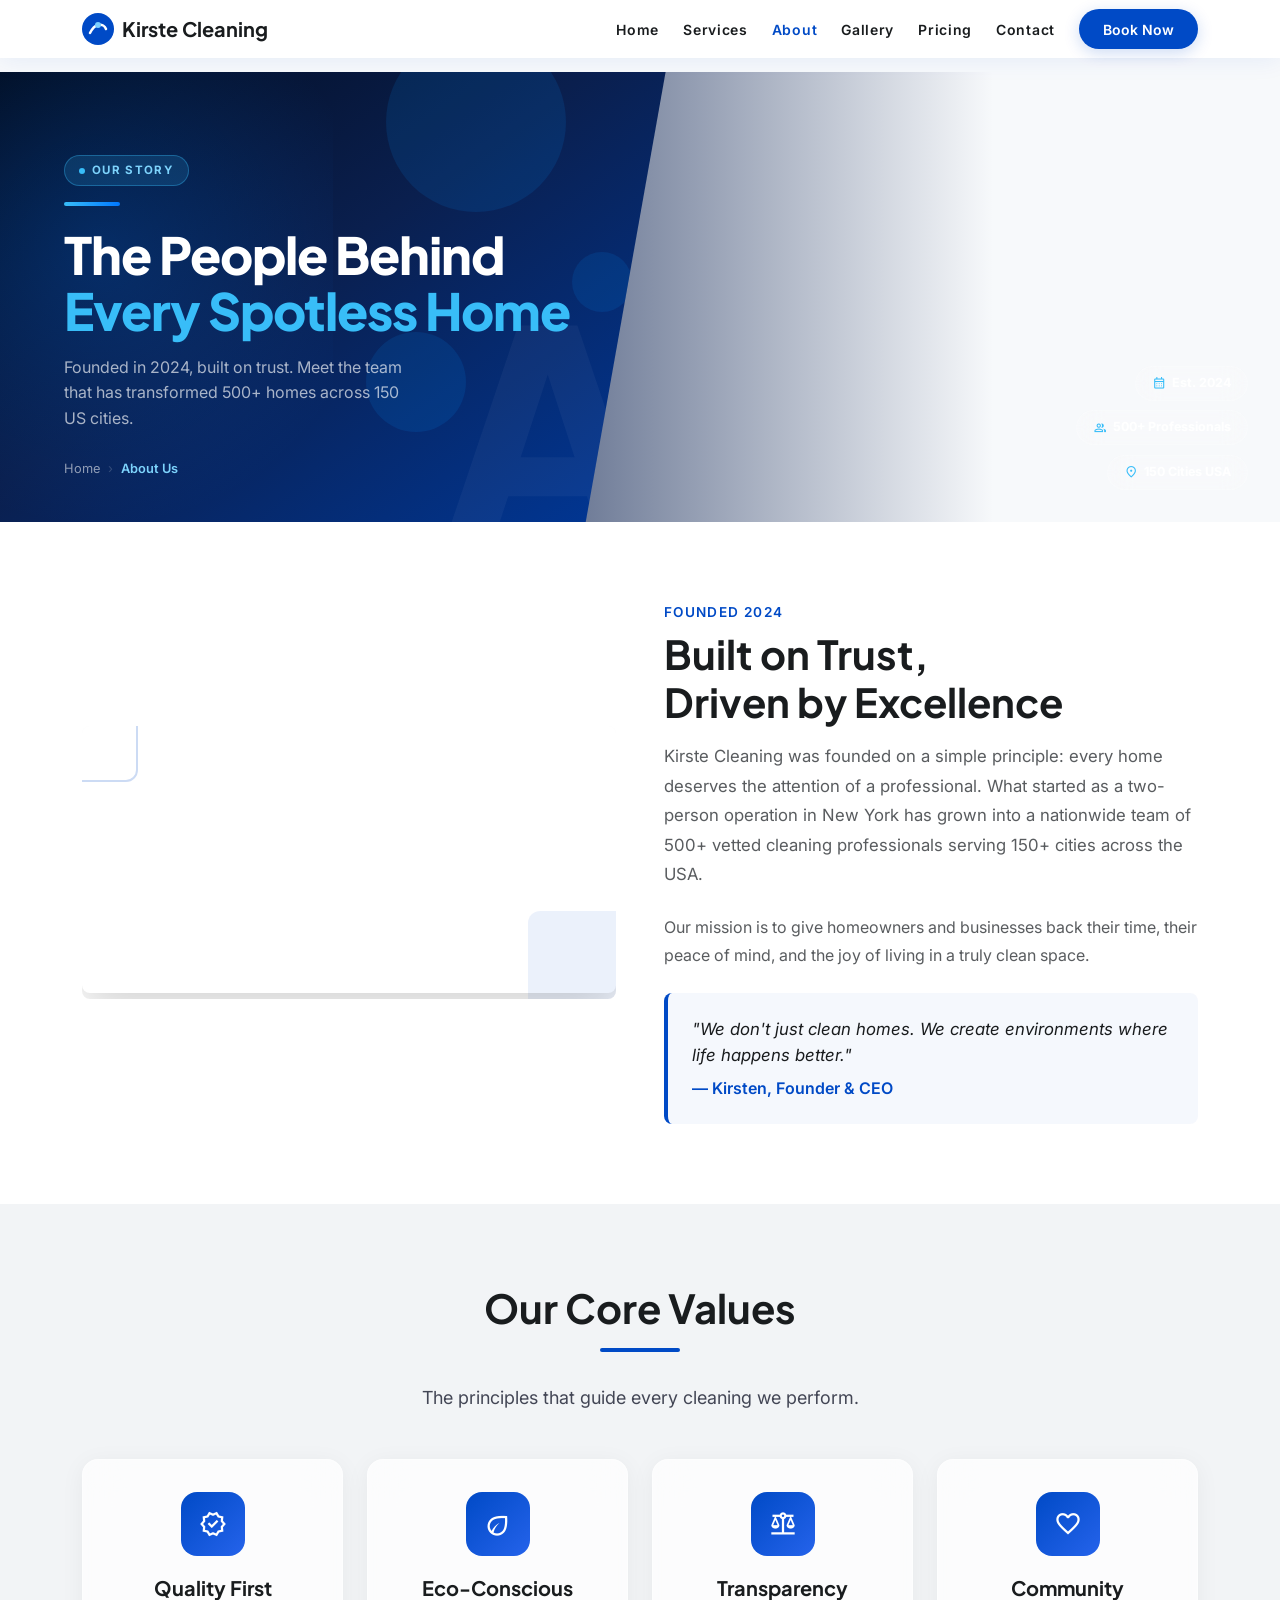
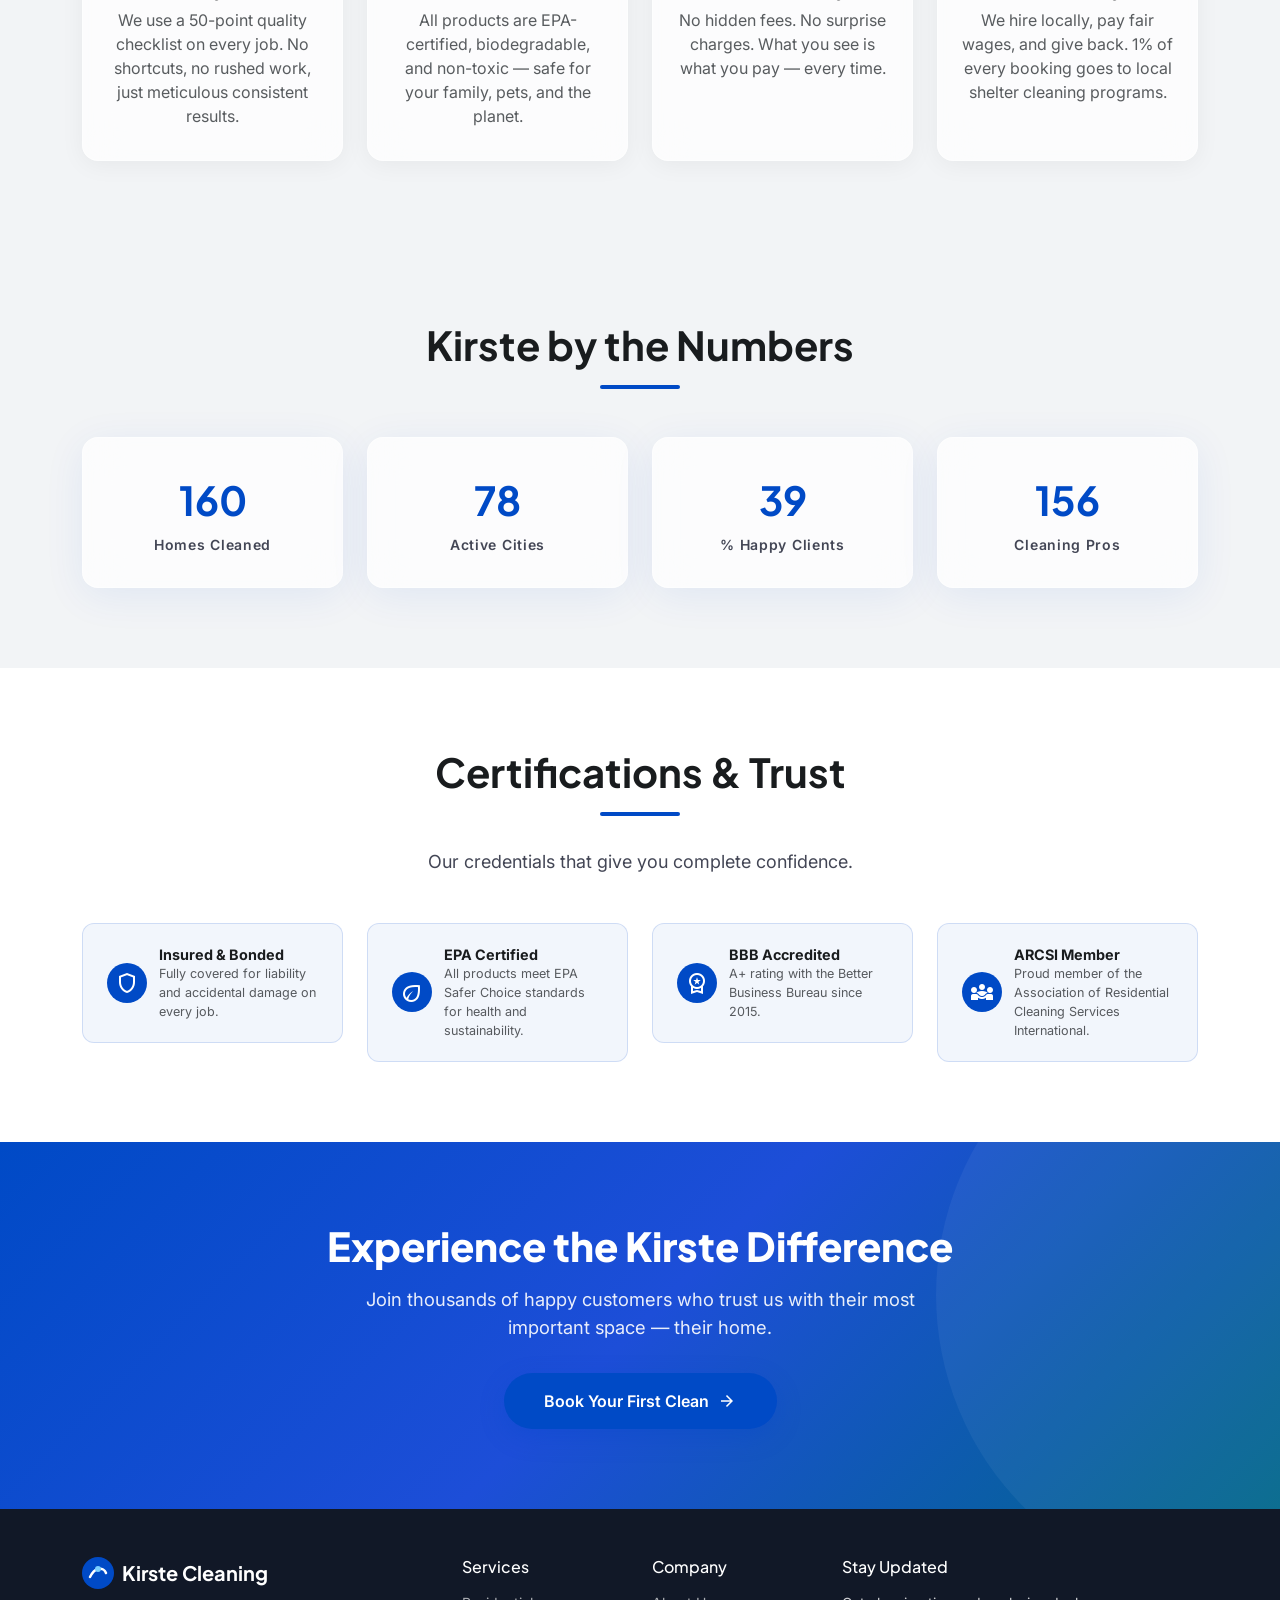
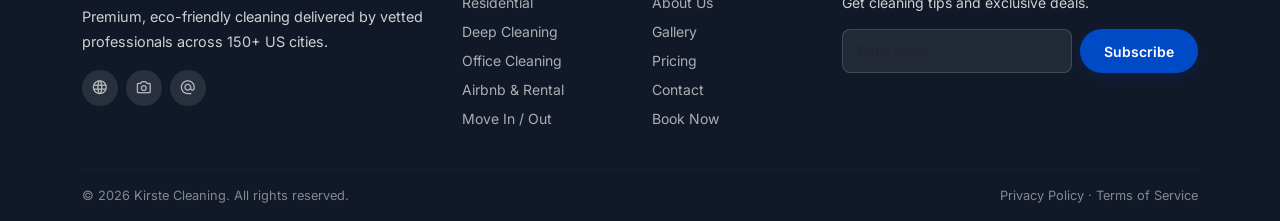
==== commit 9a38e4da: "fix: mobile overflow — responsive layout, hide decorative bleeds, fluid type" ====
--- a/about.html
+++ b/about.html
@@ -62,10 +62,10 @@
   <div class="container">
     <div class="row align-items-center g-5">
       <div class="col-lg-6" data-aos="fade-right">
-        <div class="position-relative">
+        <div class="position-relative overflow-hidden rounded-3">
           <video src="src/assets/vidoes/new.MOV" autoplay muted loop playsinline class="img-fluid rounded-3 shadow-lg position-relative" style="z-index:2;width:100%;object-fit:cover;max-height:420px"></video>
-          <div class="position-absolute" style="bottom:-1.5rem;right:-1.5rem;width:7rem;height:7rem;background:rgba(0,74,198,0.08);border-radius:0.75rem;z-index:1"></div>
-          <div class="position-absolute" style="top:-1.5rem;left:-1.5rem;width:5rem;height:5rem;border:2px solid rgba(0,74,198,0.2);border-radius:0.75rem;z-index:1"></div>
+          <div class="position-absolute d-none d-md-block" style="bottom:-1.5rem;right:-1.5rem;width:7rem;height:7rem;background:rgba(0,74,198,0.08);border-radius:0.75rem;z-index:1"></div>
+          <div class="position-absolute d-none d-md-block" style="top:-1.5rem;left:-1.5rem;width:5rem;height:5rem;border:2px solid rgba(0,74,198,0.2);border-radius:0.75rem;z-index:1"></div>
         </div>
       </div>
       <div class="col-lg-6" data-aos="fade-left" data-aos-delay="100">
--- a/assets/css/style.css
+++ b/assets/css/style.css
@@ -256,5 +256,89 @@
 .section-subheading { font-size: 1.125rem; color: var(--on-surface-variant); margin-bottom: 3rem; max-width: 700px; margin-left: auto; margin-right: auto; }
 .hero-deco-blur { position: absolute; border-radius: 50%; filter: blur(80px); opacity: 0.18; z-index: 1; pointer-events: none; }
 
-@media (max-width: 768px) { .masonry { columns: 2; } .hero-title { font-size: 2.75rem; } .section-heading { font-size: 2rem; } .py-section { padding: 3.5rem 0; } }
-@media (max-width: 480px) { .masonry { columns: 1; } .hero-title { font-size: 2rem; } }
+@media (max-width: 768px) {
+  .masonry { columns: 2; }
+  .hero-title { font-size: 2.75rem; }
+  .section-heading { font-size: 2rem; }
+  .py-section { padding: 3.5rem 0; }
+  .btn-hero { padding: 0.85rem 1.75rem; font-size: 0.95rem; }
+  .pricing-card { padding: 2rem 1.25rem; }
+  .addon-pill { padding: 0.75rem 1.25rem; }
+}
+
+@media (max-width: 480px) {
+  /* Core overflow fixes */
+  html, body { overflow-x: hidden; max-width: 100vw; }
+
+  /* Ghost letter — too large on mobile */
+  .page-hero .ph-ghost-letter { font-size: 6rem; }
+
+  /* Decorative absolute boxes in about/story section — clip them */
+  .position-relative { overflow: visible; }
+  .col-lg-6 .position-absolute { display: none; }
+
+  /* Gallery */
+  .masonry { columns: 1; }
+
+  /* Typography */
+  .hero-title { font-size: 2rem; }
+  .section-heading { font-size: 1.7rem; }
+  .ph-title { font-size: clamp(1.8rem, 7vw, 2.5rem) !important; }
+
+  /* Sections padding */
+  .py-section { padding: 2.5rem 0; }
+
+  /* Buttons — prevent overflow on small screens */
+  .btn-hero { padding: 0.75rem 1.25rem; font-size: 0.9rem; gap: 0.3rem; }
+  .btn-submit { padding: 0.85rem 1.5rem; font-size: 0.9rem; }
+  .d-flex.flex-wrap.gap-3 { gap: 0.5rem !important; }
+
+  /* Stats section — prevent negative margin overflow */
+  section[style*="margin-top:-5rem"] { margin-top: -2rem !important; }
+
+  /* Service selector cards */
+  .service-selector-card { padding: 1rem 0.75rem; }
+
+  /* Success message buttons */
+  .success-message .d-flex { flex-direction: column; align-items: stretch; }
+
+  /* Contact / booking form full width buttons */
+  .btn-submit.flex-grow-1 { min-width: 0; width: 100%; }
+
+  /* Addon pills wrap properly */
+  .addon-pill { padding: 0.65rem 1rem; font-size: 0.85rem; }
+
+  /* Pricing cards */
+  .pricing-card { padding: 1.5rem 1rem; }
+  .price-amount { font-size: 2.25rem; }
+
+  /* Footer newsletter form stacks */
+  footer .d-flex.gap-2 { flex-direction: column; }
+  footer .d-flex.gap-2 input { width: 100%; }
+
+  /* Testimonial cards */
+  .testimonial-card { padding: 1.25rem; }
+
+  /* BA slider */
+  .ba-wrap { border-width: 2px; }
+
+  /* Stat cards */
+  .stat-card { padding: 1.25rem 0.75rem; }
+  .stat-num { font-size: 1.75rem; }
+
+  /* CTA band — large decorative circle */
+  .cta-band::before { display: none; }
+
+  /* Navbar brand text */
+  .navbar-brand span { font-size: 1rem; }
+
+  /* Page hero left padding on tiny screens */
+  .page-hero .ph-left { padding-left: 1.25rem !important; padding-right: 1.25rem !important; }
+
+  /* ph-right margin that can bleed */
+  .page-hero .ph-right { margin-left: 0; }
+
+  /* Gallery video thumbs — fixed heights too tall on 1-col */
+  .masonry-item video.thumb,
+  .masonry-item .thumb { height: auto !important; min-height: 200px; max-height: 280px; }
+}
